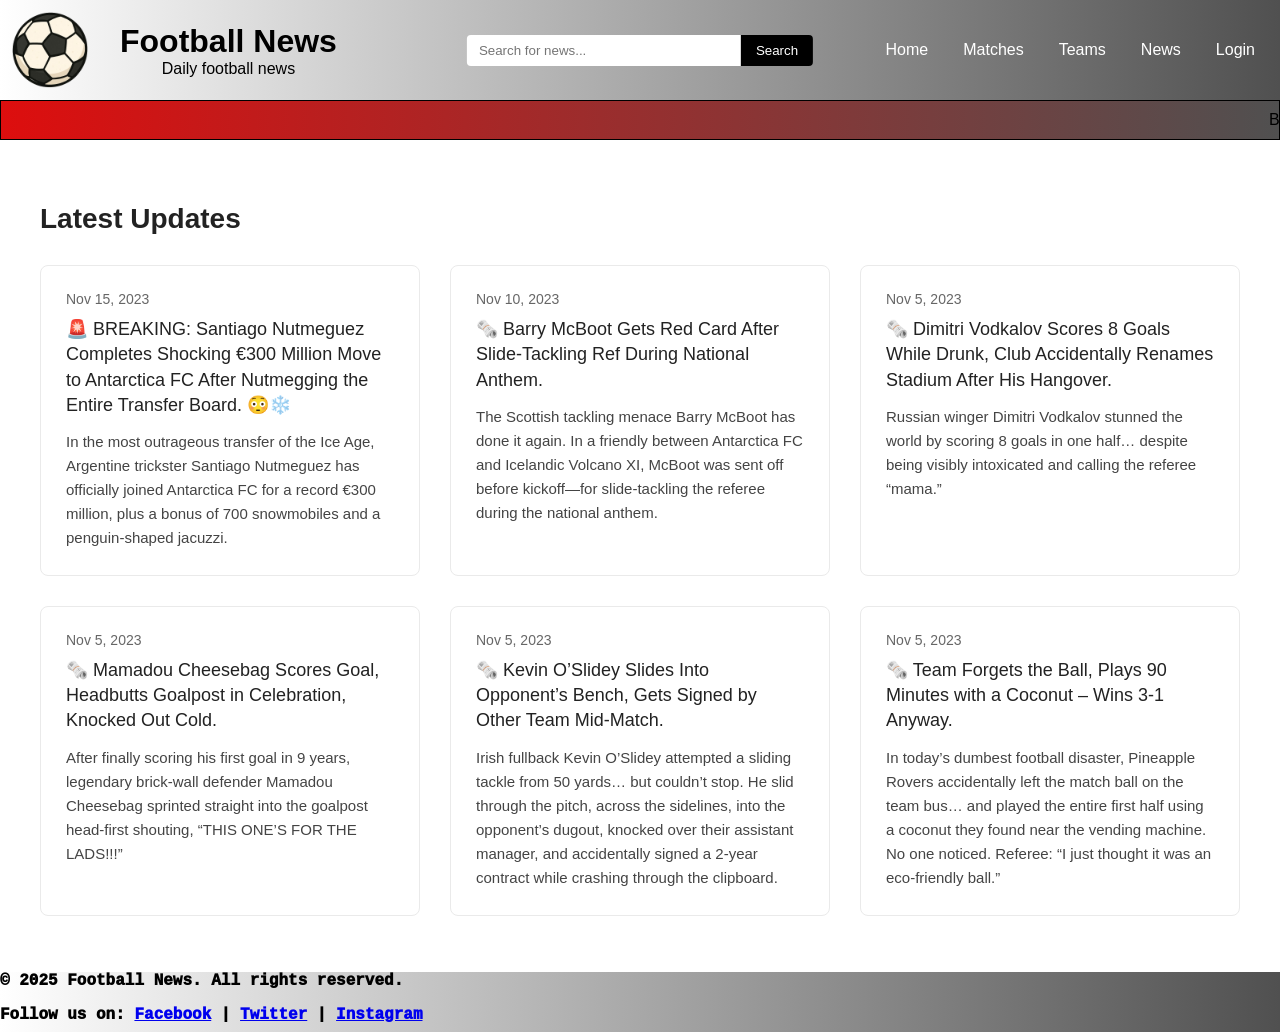
==== index.html @ 0341530c "Add files via upload" ====
<!DOCTYPE html>
<html lang="en">

<head>
    <meta charset="UTF-8">
    <meta name="viewport" content="width=device-width, initial-scale=1.0"  >
    <title>Football News</title>
    <link rel="stylesheet" href="style.css" />
</head>
<body>
    <header>
        <img class="football" src="Football.png" width="100px" alt="Football News Logo" />
        <div>
        <h1 class="Name">Football News</h1>
        <p> Daily football news </p>
        </div>

        <!-- Search Bar -->
        <div class="search-bar">
            <input type="text" placeholder="Search for news..." />
            <button>Search</button>
        </div>

        <!-- Nav Bar -->
        <nav class="nav-menu">
            <a href="#">Home</a>
            <a href="#">Matches</a>
            <a href="#">Teams</a>
            <a href="#">News</a>
            <a href="#">Login</a>
        </nav>
    </header>

        <!--News-Ticker-->
    <div class="news-ticker">
  <div class="news-content">
    <span>Breaking News 1: This is the first news item.</span>
    <span>Breaking News 2: This is the second news item.</span>
    <span>Breaking News 3: This is the third news item.</span>
  </div>
</div>
        <!--News-Section-->
<div class="news-section">
  <h2 class="section-title">Latest Updates</h2>
  <div class="news-container">
    <article class="news-card">
      <time datetime="2023-11-15">Nov 15, 2023</time>
      <h3><a href="#">🚨 BREAKING: Santiago Nutmeguez Completes Shocking €300 Million Move to Antarctica FC After Nutmegging the Entire Transfer Board. 😳❄️</a></h3>
      <p>In the most outrageous transfer of the Ice Age, Argentine trickster Santiago Nutmeguez has officially joined Antarctica FC for a record €300 million, plus a bonus of 700 snowmobiles and a penguin-shaped jacuzzi.</p>
    </article>

    <article class="news-card">
      <time datetime="2023-11-10">Nov 10, 2023</time>
      <h3><a href="#">🗞️ Barry McBoot Gets Red Card After Slide-Tackling Ref During National Anthem.</a></h3>
      <p>The Scottish tackling menace Barry McBoot has done it again. In a friendly between Antarctica FC and Icelandic Volcano XI, McBoot was sent off before kickoff—for slide-tackling the referee during the national anthem.</p>
    </article>

    <article class="news-card">
      <time datetime="2023-11-05">Nov 5, 2023</time>
      <h3><a href="#">🗞️ Dimitri Vodkalov Scores 8 Goals While Drunk, Club Accidentally Renames Stadium After His Hangover.</a></h3>
      <p>Russian winger Dimitri Vodkalov stunned the world by scoring 8 goals in one half… despite being visibly intoxicated and calling the referee “mama.”</p>
    </article>

    <article class="news-card">
      <time datetime="2023-11-05">Nov 5, 2023</time>
      <h3><a href="#">🗞️ Mamadou Cheesebag Scores Goal, Headbutts Goalpost in Celebration, Knocked Out Cold.</a></h3>
      <p>After finally scoring his first goal in 9 years, legendary brick-wall defender Mamadou Cheesebag sprinted straight into the goalpost head-first shouting, “THIS ONE’S FOR THE LADS!!!”</p>
    </article>

    <article class="news-card">
      <time datetime="2023-11-05">Nov 5, 2023</time>
      <h3><a href="#">🗞️ Kevin O’Slidey Slides Into Opponent’s Bench, Gets Signed by Other Team Mid-Match.</a></h3>
      <p>Irish fullback Kevin O’Slidey attempted a sliding tackle from 50 yards… but couldn’t stop. He slid through the pitch, across the sidelines, into the opponent’s dugout, knocked over their assistant manager, and accidentally signed a 2-year contract while crashing through the clipboard.</p>
    </article>

    <article class="news-card">
      <time datetime="2023-11-05">Nov 5, 2023</time>
      <h3><a href="#">🗞️ Team Forgets the Ball, Plays 90 Minutes with a Coconut – Wins 3-1 Anyway.</a></h3>
      <p>In today’s dumbest football disaster, Pineapple Rovers accidentally left the match ball on the team bus… and played the entire first half using a coconut they found near the vending machine.
      No one noticed.
      Referee:
      “I just thought it was an eco-friendly ball.”</p>
    </article>
  </div>
</div>

<footer>
    <p>&copy; 2025 Football News. All rights reserved.</p>
    <p>Follow us on:
        <a href="#">Facebook</a> |
        <a href="#">Twitter</a> |
        <a href="#">Instagram</a>
    </p>
    </footer>   

</body>

</html>
---- style.css ----
.Name {
    margin: 0;
}

header p {
    margin: 0;
    text-align: center;
}

header {
    align-items: center;
    display: flex;
    gap: 20px;
    width: 100%;
    box-sizing: border-box;
    background: linear-gradient(to right, #ffffff, #505050);
    position: relative;
}

body {
    margin: 0;
    padding: 0;
    font-family: verdana, sans-serif;
}

.search-bar {
    position: absolute;
    left: 50%;
    transform: translateX(-50%);
    display: flex;
}

.search-bar input {
    padding: 8px 12px;
    border: none;
    border-radius: 4px 0 0 4px;
    width: 250px;
}

.search-bar button {
    padding: 8px 15px;
    background-color: #000000;
    color: white;
    border: none;
    border-radius: 0 4px 4px 0;
    cursor: pointer;
}

.nav-menu {
    display: flex;
    gap: 15px;
    margin-left: auto;
    margin-right: 15px;
}

.nav-menu a {
    color: white;
    text-decoration:none;
    padding: 5px 10px;
}

.nav-menu a:hover {
    color: #000000;
}

.latest-news {
    padding-left: 10px;
    display: inline-block;
}

.latest-news h2 {
    margin-top: 2px;
    border: rgb(0, 0, 0) solid 3px;
    border-radius: 5px;
    display: inline-block;
    background: linear-gradient(to right, #ffffff, #505050);
    font-family: Impact, Haettenschweiler, 'Arial Narrow Bold', sans-serif;
    font-weight: 100;
}

.featured-teams {
    margin-left: 10px;
    display: inline-block;
}

.news-ticker {
  width: 100%;
  overflow: hidden;
  background: linear-gradient(to right, #dd0e0e, #505050);
  border: #000000 solid 1px;
  padding: 10px;
  box-sizing: border-box;
  white-space: nowrap;
}

.news-content {
  display: inline-block;
  padding-left: 100%; /* Start off-screen */
  animation: scroll 20s linear infinite;
}

.news-content span {
  margin-right: 40px;
}

.news-ticker:hover .news-content {
  animation-play-state: paused;
}

@keyframes scroll {
  from {
    transform: translateX(0);
  }
  to {
    transform: translateX(-100%);
  }
}

.news-section {
  max-width: 1200px;
  margin: 0 auto;
  padding: 40px 20px;
  font-family: 'Inter', -apple-system, BlinkMacSystemFont, sans-serif;
}

.section-title {
  font-size: 28px;
  font-weight: 600;
  margin-bottom: 30px;
  color: #222;
}

.news-container {
  display: grid;
  grid-template-columns: repeat(auto-fit, minmax(300px, 1fr));
  gap: 30px;
}

.news-card {
  border: 1px solid #eaeaea;
  border-radius: 8px;
  padding: 25px;
  transition: all 0.2s ease;
}

.news-card:hover {
  border-color: #ddd;
  box-shadow: 0 5px 15px rgba(0,0,0,0.05);
}

.news-card time {
  display: block;
  font-size: 14px;
  color: #666;
  margin-bottom: 10px;
}

.news-card h3 {
  margin: 0 0 12px 0;
  font-size: 18px;
  font-weight: 500;
  line-height: 1.4;
}

.news-card h3 a {
  color: #222;
  text-decoration: none;
}

.news-card h3 a:hover {
  color: #0066cc;
}

.news-card p {
  margin: 0;
  font-size: 15px;
  line-height: 1.6;
  color: #444;
}

footer {
    font-weight: 1000;
    font-family: 'Courier New', Courier, monospace;
    height: 60px;
    background: linear-gradient(to right, #ffffff, #505050);
}

/* Mobile*/
@media (max-width: 768px) {
.nav-menu {
    /* Convert horizontal to vertical */
    flex-direction:row;
    gap: 10px;
    width: 100%;
    justify-content: center;
    margin-top: 10px;
    font-size: 10px;
    padding-left: 40px;
}

header {
    align-items: center;
    display: grid;
    gap: 20px;
    width: 100%;
    box-sizing: border-box;
    background: linear-gradient(to right, #dd0e0e, #505050);
    position: relative;
    grid-template-columns: 10cap auto;
    flex-wrap: wrap;
    gap: 10px;
}

header p {
    margin: 0px;
    text-align: center;
    padding-right: 20px;

}

.search-bar {
    position: absolute;
    display: flex;
    padding-top: 60px;
    padding-right: 350px;
    margin-bottom: 10px;
    width: 10px;
    box-sizing: border-box;
    width: 90px;
}

body {
    margin: 0;
    padding: 0;
    font-family: verdana, sans-serif;
}

header, .nav-menu, .search-bar {
    max-width: 100%;
    margin-left: auto;
}    

img {
    justify-content: center;
    width: 80px;
    margin-top: 0%;


}

.Name {
    margin-top: 0px;
    font-size: 20px;

}

}
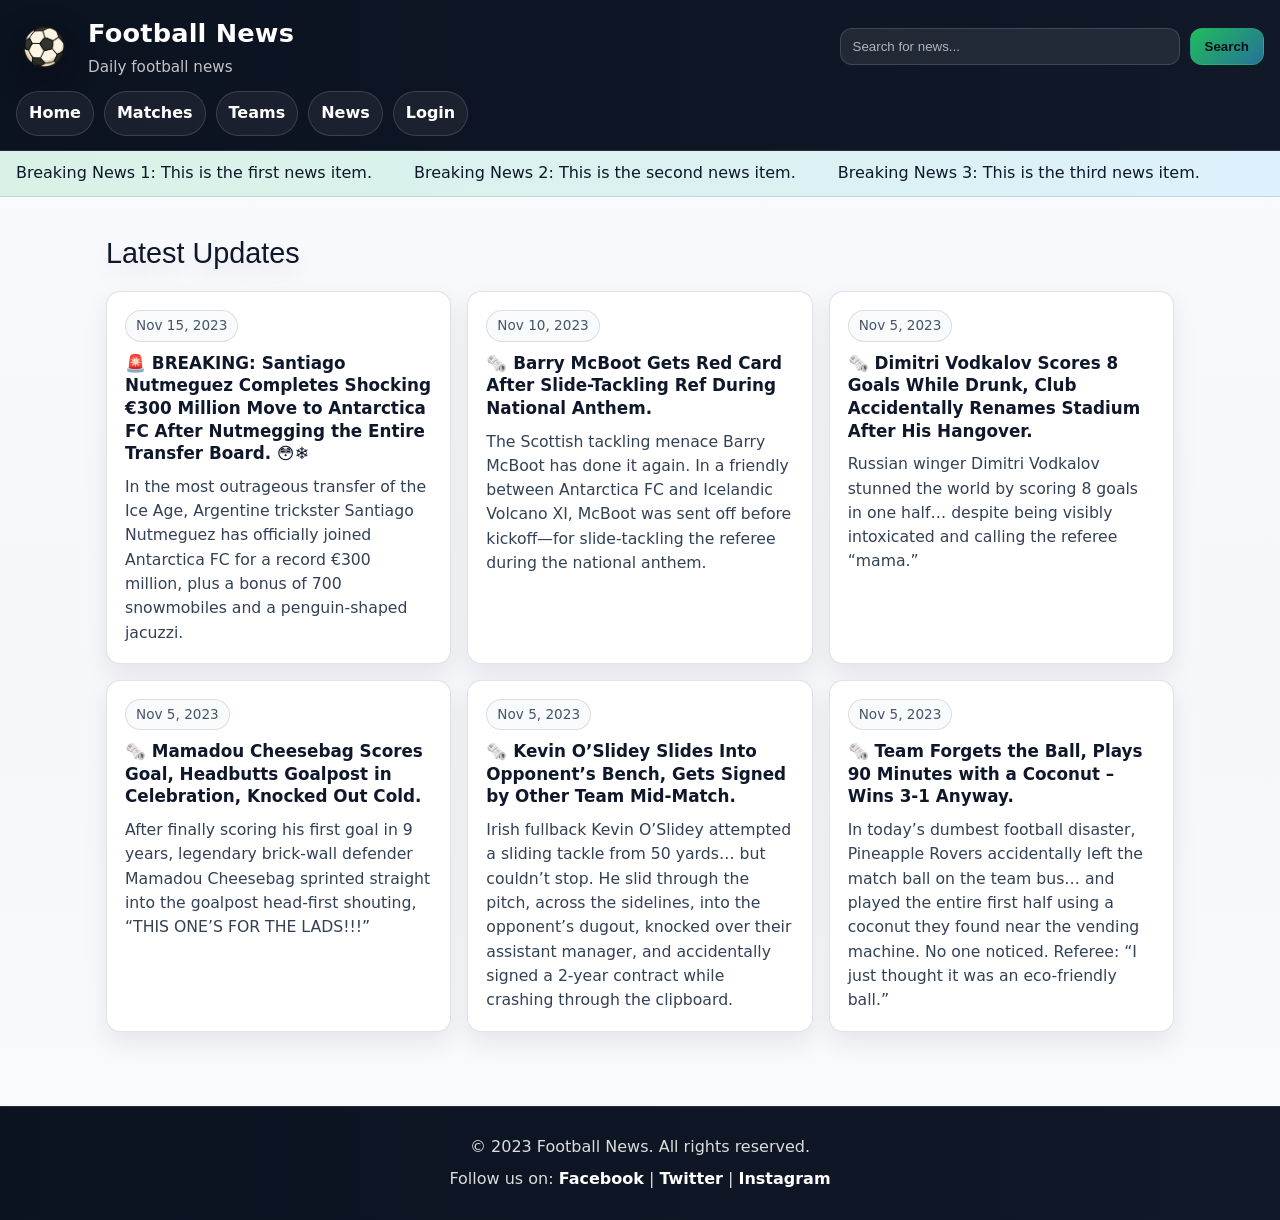
==== commit 65110d86: "Add files via upload" ====
--- a/index.html
+++ b/index.html
@@ -85,13 +85,14 @@
 </div>
 
 <footer>
-    <p>&copy; 2025 Football News. All rights reserved.</p>
+    <p>&copy; 2023 Football News. All rights reserved.</p>
     <p>Follow us on:
         <a href="#">Facebook</a> |
         <a href="#">Twitter</a> |
         <a href="#">Instagram</a>
     </p>
-    </footer>   
+    </footer>  
+    <script src="script.js"></script>
 
 </body>
 
--- a/style.css
+++ b/style.css
@@ -1,257 +1,277 @@
-.Name {
-    margin: 0;
-}
-
-header p {
-    margin: 0;
-    text-align: center;
-}
-
-header {
-    align-items: center;
-    display: flex;
-    gap: 20px;
-    width: 100%;
-    box-sizing: border-box;
-    background: linear-gradient(to right, #ffffff, #505050);
-    position: relative;
-}
-
-body {
-    margin: 0;
-    padding: 0;
-    font-family: verdana, sans-serif;
-}
-
-.search-bar {
-    position: absolute;
-    left: 50%;
-    transform: translateX(-50%);
-    display: flex;
-}
-
-.search-bar input {
-    padding: 8px 12px;
-    border: none;
-    border-radius: 4px 0 0 4px;
-    width: 250px;
-}
-
-.search-bar button {
-    padding: 8px 15px;
-    background-color: #000000;
-    color: white;
-    border: none;
-    border-radius: 0 4px 4px 0;
-    cursor: pointer;
-}
-
-.nav-menu {
-    display: flex;
-    gap: 15px;
-    margin-left: auto;
-    margin-right: 15px;
-}
-
-.nav-menu a {
-    color: white;
-    text-decoration:none;
-    padding: 5px 10px;
-}
-
-.nav-menu a:hover {
-    color: #000000;
-}
-
-.latest-news {
-    padding-left: 10px;
-    display: inline-block;
-}
-
-.latest-news h2 {
-    margin-top: 2px;
-    border: rgb(0, 0, 0) solid 3px;
-    border-radius: 5px;
-    display: inline-block;
-    background: linear-gradient(to right, #ffffff, #505050);
-    font-family: Impact, Haettenschweiler, 'Arial Narrow Bold', sans-serif;
-    font-weight: 100;
-}
-
-.featured-teams {
-    margin-left: 10px;
-    display: inline-block;
-}
-
-.news-ticker {
+/* ===== Theme ===== */
+:root{
+  --bg: #f5f7fb;
+  --surface: #ffffff;
+  --text: #0f172a;
+  --muted: #475569;
+  --line: rgba(15, 23, 42, .12);
+
+  --headerA: #0b1220;       /* deep navy */
+  --headerB: #111827;       /* slightly lighter navy */
+  --accent: #22c55e;        /* green */
+  --accent2: #38bdf8;       /* sky blue (hover) */
+
+  --radius: 14px;
+  --shadow: 0 10px 24px rgba(2, 6, 23, .08);
+  --max: 1100px;
+}
+
+*{ box-sizing: border-box; }
+
+body{
+  margin: 0;
+  padding: 0;
+  font-family: system-ui, -apple-system, Segoe UI, Roboto, Arial, sans-serif;
+  color: var(--text);
+  background: linear-gradient(180deg, #f8fafc 0%, var(--bg) 55%, #f8fafc 100%);
+  line-height: 1.55;
+}
+
+a{ color: inherit; text-decoration: none; }
+a:hover{ color: var(--accent2); }
+
+:focus-visible{
+  outline: 3px solid rgba(56, 189, 248, .55);
+  outline-offset: 2px;
+  border-radius: 10px;
+}
+
+/* ===== Header layout (works with your current HTML) ===== */
+header{
+  width: 100%;
+  padding: 14px 16px;
+  background: linear-gradient(90deg, var(--headerA), var(--headerB));
+  border-bottom: 1px solid rgba(255,255,255,.10);
+
+  /* Make header responsive without absolute positioning */
+  display: grid;
+  grid-template-columns: auto 1fr auto;
+  grid-template-areas:
+    "logo brand search"
+    "nav  nav   nav";
+  align-items: center;
+  gap: 12px 16px;
+}
+
+header > img.football{
+  grid-area: logo;
+  width: 56px;
+  height: 56px;
+  object-fit: contain;
+  filter: drop-shadow(0 10px 16px rgba(0,0,0,.35));
+}
+
+header > div{
+  grid-area: brand;
+  min-width: 0;
+}
+
+.Name{
+  margin: 0;
+  color: #fff;
+  font-size: clamp(1.1rem, 2vw, 1.6rem);
+  letter-spacing: .2px;
+}
+
+header p{
+  margin: 2px 0 0;
+  color: rgba(255,255,255,.75);
+  text-align: left;
+  font-size: .95rem;
+}
+
+/* ===== Search (no absolute positioning) ===== */
+.search-bar{
+  grid-area: search;
+  display: flex;
+  gap: 10px;
+  justify-content: end;
+  align-items: center;
+}
+
+.search-bar input{
+  width: min(340px, 48vw);
+  padding: 10px 12px;
+  border-radius: 12px;
+  border: 1px solid rgba(255,255,255,.14);
+  background: rgba(255,255,255,.08);
+  color: #fff;
+}
+
+.search-bar input::placeholder{
+  color: rgba(255,255,255,.65);
+}
+
+.search-bar button{
+  padding: 10px 14px;
+  border-radius: 12px;
+  border: 1px solid rgba(34,197,94,.35);
+  background: linear-gradient(135deg, rgba(34,197,94,.95), rgba(56,189,248,.55));
+  color: #071019;
+  font-weight: 700;
+  cursor: pointer;
+}
+
+.search-bar button:hover{ filter: brightness(1.05); }
+
+/* ===== Nav ===== */
+.nav-menu{
+  grid-area: nav;
+  display: flex;
+  flex-wrap: wrap;
+  gap: 10px;
+}
+
+.nav-menu a{
+  color: #fff;
+  padding: 9px 12px;
+  border-radius: 999px;
+  border: 1px solid rgba(255,255,255,.14);
+  background: rgba(255,255,255,.06);
+  font-weight: 600;
+}
+
+.nav-menu a:hover{
+  color: #fff;
+  border-color: rgba(56,189,248,.45);
+  background: rgba(56,189,248,.14);
+}
+
+/* ===== News ticker ===== */
+.news-ticker{
   width: 100%;
   overflow: hidden;
-  background: linear-gradient(to right, #dd0e0e, #505050);
-  border: #000000 solid 1px;
-  padding: 10px;
-  box-sizing: border-box;
+  background: linear-gradient(90deg, rgba(34,197,94,.14), rgba(56,189,248,.14));
+  border-bottom: 1px solid var(--line);
+  padding: 10px 16px;
   white-space: nowrap;
 }
 
-.news-content {
+.news-content{
+  display: inline-flex;
+  gap: 42px;
+  animation: ticker 22s linear infinite;
+}
+
+.news-ticker:hover .news-content{ animation-play-state: paused; }
+
+@keyframes ticker{
+  from { transform: translateX(100%); }
+  to   { transform: translateX(-100%); }
+}
+
+/* ===== News section/cards ===== */
+.news-section{
+  max-width: var(--max);
+  margin: 0 auto;
+  padding: 34px 16px 40px;
+}
+
+.section-title{
+  margin: 0 0 16px;
+  font-size: clamp(1.25rem, 2.4vw, 1.8rem);
+  font-family: Impact, Haettenschweiler, "Arial Narrow Bold", sans-serif;
+  font-weight: 500;
+  text-shadow: 0 10px 20px rgba(2, 6, 23, .12);
+  color: #0f172a;
+}
+
+.news-container{
+  display: grid;
+  grid-template-columns: repeat(auto-fit, minmax(260px, 1fr));
+  gap: 16px;
+}
+
+.news-card{
+  background: var(--surface);
+  border: 1px solid var(--line);
+  border-radius: var(--radius);
+  padding: 18px;
+  box-shadow: var(--shadow);
+  transition: transform .15s ease, box-shadow .15s ease, border-color .15s ease;
+}
+
+.news-card:hover{
+  transform: translateY(-3px);
+  border-color: rgba(34,197,94,.35);
+  box-shadow: 0 16px 30px rgba(2, 6, 23, .12);
+}
+
+.news-card time{
   display: inline-block;
-  padding-left: 100%; /* Start off-screen */
-  animation: scroll 20s linear infinite;
-}
-
-.news-content span {
-  margin-right: 40px;
-}
-
-.news-ticker:hover .news-content {
-  animation-play-state: paused;
-}
-
-@keyframes scroll {
-  from {
-    transform: translateX(0);
-  }
-  to {
-    transform: translateX(-100%);
-  }
-}
-
-.news-section {
-  max-width: 1200px;
-  margin: 0 auto;
-  padding: 40px 20px;
-  font-family: 'Inter', -apple-system, BlinkMacSystemFont, sans-serif;
-}
-
-.section-title {
-  font-size: 28px;
-  font-weight: 600;
-  margin-bottom: 30px;
-  color: #222;
-}
-
-.news-container {
-  display: grid;
-  grid-template-columns: repeat(auto-fit, minmax(300px, 1fr));
-  gap: 30px;
-}
-
-.news-card {
-  border: 1px solid #eaeaea;
-  border-radius: 8px;
-  padding: 25px;
-  transition: all 0.2s ease;
-}
-
-.news-card:hover {
-  border-color: #ddd;
-  box-shadow: 0 5px 15px rgba(0,0,0,0.05);
-}
-
-.news-card time {
-  display: block;
-  font-size: 14px;
-  color: #666;
+  font-size: .85rem;
+  color: var(--muted);
+  border: 1px solid var(--line);
+  padding: 4px 10px;
+  border-radius: 999px;
+  background: #f8fafc;
   margin-bottom: 10px;
 }
 
-.news-card h3 {
-  margin: 0 0 12px 0;
-  font-size: 18px;
-  font-weight: 500;
-  line-height: 1.4;
-}
-
-.news-card h3 a {
-  color: #222;
-  text-decoration: none;
-}
-
-.news-card h3 a:hover {
-  color: #0066cc;
-}
-
-.news-card p {
+.news-card h3{
+  margin: 0 0 10px;
+  font-size: 1.05rem;
+  line-height: 1.35;
+}
+
+.news-card h3 a{
+  color: #0f172a;
+}
+
+.news-card h3 a:hover{
+  color: #0284c7;
+}
+
+.news-card p{
   margin: 0;
-  font-size: 15px;
-  line-height: 1.6;
-  color: #444;
-}
-
-footer {
-    font-weight: 1000;
-    font-family: 'Courier New', Courier, monospace;
-    height: 60px;
-    background: linear-gradient(to right, #ffffff, #505050);
-}
-
-/* Mobile*/
-@media (max-width: 768px) {
-.nav-menu {
-    /* Convert horizontal to vertical */
-    flex-direction:row;
-    gap: 10px;
+  font-size: .98rem;
+  color: #334155;
+}
+
+/* ===== Footer ===== */
+footer{
+  background: linear-gradient(90deg, var(--headerA), var(--headerB));
+  color: rgba(255,255,255,.85);
+  padding: 20px 16px;
+  margin-top: 34px;
+  text-align: center;
+  border-top: 1px solid rgba(255,255,255,.10);
+}
+
+footer p{
+  margin: 8px auto;
+  max-width: var(--max);
+}
+
+footer a{
+  color: #fff;
+  font-weight: 700;
+}
+
+footer a:hover{
+  color: var(--accent);
+}
+
+/* ===== Mobile ===== */
+@media (max-width: 768px){
+  header{
+    grid-template-columns: auto 1fr;
+    grid-template-areas:
+      "logo brand"
+      "search search"
+      "nav nav";
+  }
+
+  .search-bar{
+    justify-content: stretch;
+  }
+
+  .search-bar input{
     width: 100%;
-    justify-content: center;
-    margin-top: 10px;
-    font-size: 10px;
-    padding-left: 40px;
-}
-
-header {
-    align-items: center;
-    display: grid;
-    gap: 20px;
-    width: 100%;
-    box-sizing: border-box;
-    background: linear-gradient(to right, #dd0e0e, #505050);
-    position: relative;
-    grid-template-columns: 10cap auto;
-    flex-wrap: wrap;
-    gap: 10px;
-}
-
-header p {
-    margin: 0px;
+  }
+
+  .nav-menu a{
+    flex: 1 1 auto;
     text-align: center;
-    padding-right: 20px;
-
-}
-
-.search-bar {
-    position: absolute;
-    display: flex;
-    padding-top: 60px;
-    padding-right: 350px;
-    margin-bottom: 10px;
-    width: 10px;
-    box-sizing: border-box;
-    width: 90px;
-}
-
-body {
-    margin: 0;
-    padding: 0;
-    font-family: verdana, sans-serif;
-}
-
-header, .nav-menu, .search-bar {
-    max-width: 100%;
-    margin-left: auto;
-}    
-
-img {
-    justify-content: center;
-    width: 80px;
-    margin-top: 0%;
-
-
-}
-
-.Name {
-    margin-top: 0px;
-    font-size: 20px;
-
-}
-
+  }
 }
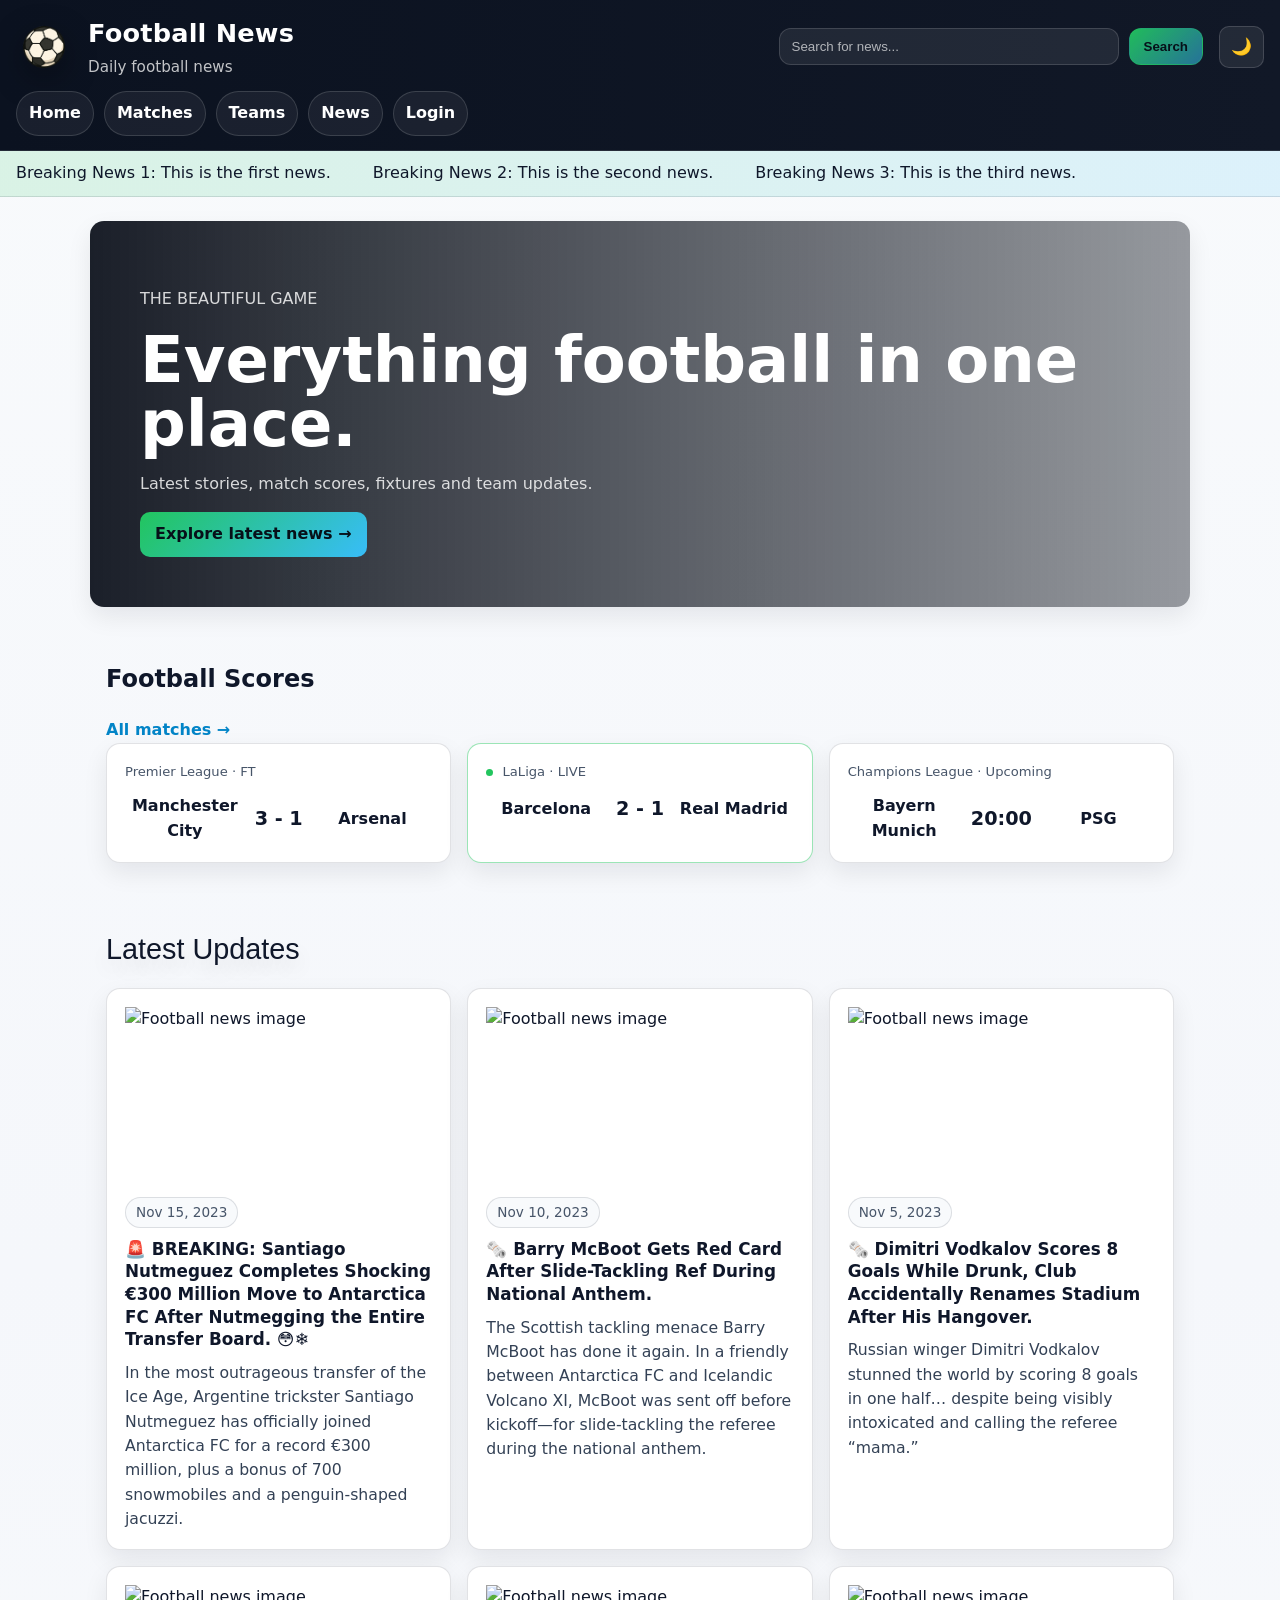
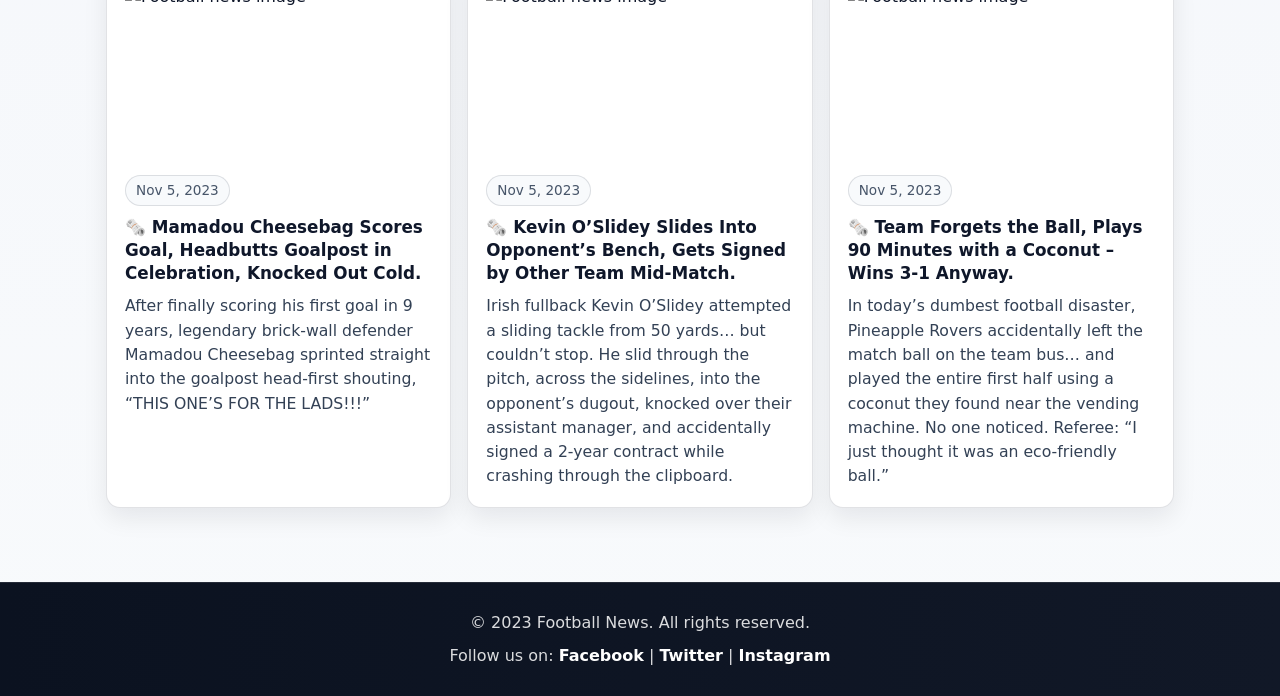
==== commit 9590ccde: "Add files via upload" ====
--- a/index.html
+++ b/index.html
@@ -1,99 +1,137 @@
-<!DOCTYPE html>
-<html lang="en">
-
-<head>
-    <meta charset="UTF-8">
-    <meta name="viewport" content="width=device-width, initial-scale=1.0"  >
-    <title>Football News</title>
-    <link rel="stylesheet" href="style.css" />
-</head>
-<body>
-    <header>
-        <img class="football" src="Football.png" width="100px" alt="Football News Logo" />
-        <div>
-        <h1 class="Name">Football News</h1>
-        <p> Daily football news </p>
-        </div>
-
-        <!-- Search Bar -->
-        <div class="search-bar">
-            <input type="text" placeholder="Search for news..." />
-            <button>Search</button>
-        </div>
-
-        <!-- Nav Bar -->
-        <nav class="nav-menu">
-            <a href="#">Home</a>
-            <a href="#">Matches</a>
-            <a href="#">Teams</a>
-            <a href="#">News</a>
-            <a href="#">Login</a>
-        </nav>
-    </header>
-
-        <!--News-Ticker-->
-    <div class="news-ticker">
-  <div class="news-content">
-    <span>Breaking News 1: This is the first news item.</span>
-    <span>Breaking News 2: This is the second news item.</span>
-    <span>Breaking News 3: This is the third news item.</span>
-  </div>
-</div>
-        <!--News-Section-->
-<div class="news-section">
-  <h2 class="section-title">Latest Updates</h2>
-  <div class="news-container">
-    <article class="news-card">
-      <time datetime="2023-11-15">Nov 15, 2023</time>
-      <h3><a href="#">🚨 BREAKING: Santiago Nutmeguez Completes Shocking €300 Million Move to Antarctica FC After Nutmegging the Entire Transfer Board. 😳❄️</a></h3>
-      <p>In the most outrageous transfer of the Ice Age, Argentine trickster Santiago Nutmeguez has officially joined Antarctica FC for a record €300 million, plus a bonus of 700 snowmobiles and a penguin-shaped jacuzzi.</p>
-    </article>
-
-    <article class="news-card">
-      <time datetime="2023-11-10">Nov 10, 2023</time>
-      <h3><a href="#">🗞️ Barry McBoot Gets Red Card After Slide-Tackling Ref During National Anthem.</a></h3>
-      <p>The Scottish tackling menace Barry McBoot has done it again. In a friendly between Antarctica FC and Icelandic Volcano XI, McBoot was sent off before kickoff—for slide-tackling the referee during the national anthem.</p>
-    </article>
-
-    <article class="news-card">
-      <time datetime="2023-11-05">Nov 5, 2023</time>
-      <h3><a href="#">🗞️ Dimitri Vodkalov Scores 8 Goals While Drunk, Club Accidentally Renames Stadium After His Hangover.</a></h3>
-      <p>Russian winger Dimitri Vodkalov stunned the world by scoring 8 goals in one half… despite being visibly intoxicated and calling the referee “mama.”</p>
-    </article>
-
-    <article class="news-card">
-      <time datetime="2023-11-05">Nov 5, 2023</time>
-      <h3><a href="#">🗞️ Mamadou Cheesebag Scores Goal, Headbutts Goalpost in Celebration, Knocked Out Cold.</a></h3>
-      <p>After finally scoring his first goal in 9 years, legendary brick-wall defender Mamadou Cheesebag sprinted straight into the goalpost head-first shouting, “THIS ONE’S FOR THE LADS!!!”</p>
-    </article>
-
-    <article class="news-card">
-      <time datetime="2023-11-05">Nov 5, 2023</time>
-      <h3><a href="#">🗞️ Kevin O’Slidey Slides Into Opponent’s Bench, Gets Signed by Other Team Mid-Match.</a></h3>
-      <p>Irish fullback Kevin O’Slidey attempted a sliding tackle from 50 yards… but couldn’t stop. He slid through the pitch, across the sidelines, into the opponent’s dugout, knocked over their assistant manager, and accidentally signed a 2-year contract while crashing through the clipboard.</p>
-    </article>
-
-    <article class="news-card">
-      <time datetime="2023-11-05">Nov 5, 2023</time>
-      <h3><a href="#">🗞️ Team Forgets the Ball, Plays 90 Minutes with a Coconut – Wins 3-1 Anyway.</a></h3>
-      <p>In today’s dumbest football disaster, Pineapple Rovers accidentally left the match ball on the team bus… and played the entire first half using a coconut they found near the vending machine.
-      No one noticed.
-      Referee:
-      “I just thought it was an eco-friendly ball.”</p>
-    </article>
-  </div>
-</div>
-
-<footer>
-    <p>&copy; 2023 Football News. All rights reserved.</p>
-    <p>Follow us on:
-        <a href="#">Facebook</a> |
-        <a href="#">Twitter</a> |
-        <a href="#">Instagram</a>
-    </p>
-    </footer>  
-    <script src="script.js"></script>
-
-</body>
-
+<!DOCTYPE html>
+<html lang="en">
+
+<head>
+    <meta charset="UTF-8">
+    <meta name="viewport" content="width=device-width, initial-scale=1.0"  >
+    <title>Football News</title>
+    <link rel="stylesheet" href="style.css" />
+</head>
+<body>
+    <header>
+        <img class="football" src="Football.png" width="100px" alt="Football News Logo" />
+        <div>
+        <h1 class="Name">Football News</h1>
+        <p> Daily football news </p>
+        </div>
+
+        <!-- Search Bar -->
+        <div class="header-actions"><button class="theme-toggle" type="button" aria-label="Toggle dark mode">🌙</button><button class="nav-toggle" type="button" aria-label="Toggle navigation" aria-expanded="false">☰</button></div>
+        <div class="search-bar">
+            <input type="text" placeholder="Search for news..." />
+            <button>Search</button>
+        </div>
+
+        <!-- Nav Bar -->
+        <nav class="nav-menu">
+            <a href="#">Home</a>
+            <a href="matches.html">Matches</a>
+            <a href="teams.html">Teams</a>
+            <a href="#">News</a>
+            <a href="Login.html">Login</a>
+        </nav>
+    </header>
+
+        <!--News-Ticker-->
+    <div class="news-ticker">
+  <div class="news-content">
+    <span>Breaking News 1: This is the first news.</span>
+    <span>Breaking News 2: This is the second news.</span>
+    <span>Breaking News 3: This is the third news.</span>
+  </div>
+</div>
+        
+    <section class="hero">
+      <div>
+        <p class="eyebrow">THE BEAUTIFUL GAME</p>
+        <h2>Everything football in one place.</h2>
+        <p>Latest stories, match scores, fixtures and team updates.</p>
+        <a class="hero-button" href="#latest">Explore latest news →</a>
+      </div>
+    </section>
+
+    <section class="scores-section">
+      <div class="section-heading">
+        <h2>Football Scores</h2>
+        <a class="read-more" href="matches.html">All matches →</a>
+      </div>
+      <div class="score-grid">
+        <article class="score-card">
+          <div class="league">Premier League · FT</div>
+          <div class="score-teams"><span>Manchester City</span><strong class="score">3 - 1</strong><span>Arsenal</span></div>
+        </article>
+        <article class="score-card live">
+          <div class="league"><span class="live-dot"></span> LaLiga · LIVE</div>
+          <div class="score-teams"><span>Barcelona</span><strong class="score">2 - 1</strong><span>Real Madrid</span></div>
+        </article>
+        <article class="score-card">
+          <div class="league">Champions League · Upcoming</div>
+          <div class="score-teams"><span>Bayern Munich</span><strong class="score">20:00</strong><span>PSG</span></div>
+        </article>
+      </div>
+    </section>
+
+<!--News-Section-->
+<div class="news-section" id="latest">
+  <h2 class="section-title">Latest Updates</h2>
+  <div class="news-container">
+    <article class="news-card">
+      <img class="news-image" src="https://images.unsplash.com/photo-1486286701208-1d58e9338013?auto=format&fit=crop&w=900&q=80" alt="Football news image" loading="lazy">
+      <time datetime="2023-11-15">Nov 15, 2023</time>
+      <h3><a href="article.html?article=transfer">🚨 BREAKING: Santiago Nutmeguez Completes Shocking €300 Million Move to Antarctica FC After Nutmegging the Entire Transfer Board. 😳❄️</a></h3>
+      <p>In the most outrageous transfer of the Ice Age, Argentine trickster Santiago Nutmeguez has officially joined Antarctica FC for a record €300 million, plus a bonus of 700 snowmobiles and a penguin-shaped jacuzzi.</p>
+    </article>
+
+    <article class="news-card">
+      <img class="news-image" src="https://images.unsplash.com/photo-1526232761682-d26e03ac148e?auto=format&fit=crop&w=900&q=80" alt="Football news image" loading="lazy">
+      <time datetime="2023-11-10">Nov 10, 2023</time>
+      <h3><a href="article.html?article=matchday">🗞️ Barry McBoot Gets Red Card After Slide-Tackling Ref During National Anthem.</a></h3>
+      <p>The Scottish tackling menace Barry McBoot has done it again. In a friendly between Antarctica FC and Icelandic Volcano XI, McBoot was sent off before kickoff—for slide-tackling the referee during the national anthem.</p>
+    </article>
+
+    <article class="news-card">
+      <img class="news-image" src="https://images.unsplash.com/photo-1553778263-73a83bab9b0c?auto=format&fit=crop&w=900&q=80" alt="Football news image" loading="lazy">
+      <time datetime="2023-11-05">Nov 5, 2023</time>
+      <h3><a href="article.html?article=stadium">🗞️ Dimitri Vodkalov Scores 8 Goals While Drunk, Club Accidentally Renames Stadium After His Hangover.</a></h3>
+      <p>Russian winger Dimitri Vodkalov stunned the world by scoring 8 goals in one half… despite being visibly intoxicated and calling the referee “mama.”</p>
+    </article>
+
+    <article class="news-card">
+      <img class="news-image" src="https://images.unsplash.com/photo-1431324155629-1a6deb1dec8d?auto=format&fit=crop&w=900&q=80" alt="Football news image" loading="lazy">
+      <time datetime="2023-11-05">Nov 5, 2023</time>
+      <h3><a href="article.html?article=youngsters">🗞️ Mamadou Cheesebag Scores Goal, Headbutts Goalpost in Celebration, Knocked Out Cold.</a></h3>
+      <p>After finally scoring his first goal in 9 years, legendary brick-wall defender Mamadou Cheesebag sprinted straight into the goalpost head-first shouting, “THIS ONE’S FOR THE LADS!!!”</p>
+    </article>
+
+    <article class="news-card">
+      <img class="news-image" src="https://images.unsplash.com/photo-1517466787929-bc90951d0974?auto=format&fit=crop&w=900&q=80" alt="Football news image" loading="lazy">
+      <time datetime="2023-11-05">Nov 5, 2023</time>
+      <h3><a href="article.html?article=training">🗞️ Kevin O’Slidey Slides Into Opponent’s Bench, Gets Signed by Other Team Mid-Match.</a></h3>
+      <p>Irish fullback Kevin O’Slidey attempted a sliding tackle from 50 yards… but couldn’t stop. He slid through the pitch, across the sidelines, into the opponent’s dugout, knocked over their assistant manager, and accidentally signed a 2-year contract while crashing through the clipboard.</p>
+    </article>
+
+    <article class="news-card">
+      <img class="news-image" src="https://images.unsplash.com/photo-1579952363873-27f3bade9f55?auto=format&fit=crop&w=900&q=80" alt="Football news image" loading="lazy">
+      <time datetime="2023-11-05">Nov 5, 2023</time>
+      <h3><a href="article.html?article=weekend">🗞️ Team Forgets the Ball, Plays 90 Minutes with a Coconut – Wins 3-1 Anyway.</a></h3>
+      <p>In today’s dumbest football disaster, Pineapple Rovers accidentally left the match ball on the team bus… and played the entire first half using a coconut they found near the vending machine.
+      No one noticed.
+      Referee:
+      “I just thought it was an eco-friendly ball.”</p>
+    </article>
+  </div>
+</div>
+
+<footer>
+    <p>&copy; 2023 Football News. All rights reserved.</p>
+    <p>Follow us on:
+        <a href="#">Facebook</a> |
+        <a href="#">Twitter</a> |
+        <a href="#">Instagram</a>
+    </p>
+    </footer>  
+    <script src="script.js"></script>
+
+</body>
+
 </html>
--- a/style.css
+++ b/style.css
@@ -1,277 +1,734 @@
-/* ===== Theme ===== */
-:root{
-  --bg: #f5f7fb;
-  --surface: #ffffff;
-  --text: #0f172a;
-  --muted: #475569;
-  --line: rgba(15, 23, 42, .12);
-
-  --headerA: #0b1220;       /* deep navy */
-  --headerB: #111827;       /* slightly lighter navy */
-  --accent: #22c55e;        /* green */
-  --accent2: #38bdf8;       /* sky blue (hover) */
-
-  --radius: 14px;
-  --shadow: 0 10px 24px rgba(2, 6, 23, .08);
-  --max: 1100px;
-}
-
-*{ box-sizing: border-box; }
-
-body{
-  margin: 0;
-  padding: 0;
-  font-family: system-ui, -apple-system, Segoe UI, Roboto, Arial, sans-serif;
-  color: var(--text);
-  background: linear-gradient(180deg, #f8fafc 0%, var(--bg) 55%, #f8fafc 100%);
-  line-height: 1.55;
-}
-
-a{ color: inherit; text-decoration: none; }
-a:hover{ color: var(--accent2); }
-
-:focus-visible{
-  outline: 3px solid rgba(56, 189, 248, .55);
-  outline-offset: 2px;
-  border-radius: 10px;
-}
-
-/* ===== Header layout (works with your current HTML) ===== */
-header{
-  width: 100%;
-  padding: 14px 16px;
-  background: linear-gradient(90deg, var(--headerA), var(--headerB));
-  border-bottom: 1px solid rgba(255,255,255,.10);
-
-  /* Make header responsive without absolute positioning */
-  display: grid;
-  grid-template-columns: auto 1fr auto;
-  grid-template-areas:
-    "logo brand search"
-    "nav  nav   nav";
-  align-items: center;
-  gap: 12px 16px;
-}
-
-header > img.football{
-  grid-area: logo;
-  width: 56px;
-  height: 56px;
-  object-fit: contain;
-  filter: drop-shadow(0 10px 16px rgba(0,0,0,.35));
-}
-
-header > div{
-  grid-area: brand;
-  min-width: 0;
-}
-
-.Name{
-  margin: 0;
-  color: #fff;
-  font-size: clamp(1.1rem, 2vw, 1.6rem);
-  letter-spacing: .2px;
-}
-
-header p{
-  margin: 2px 0 0;
-  color: rgba(255,255,255,.75);
-  text-align: left;
-  font-size: .95rem;
-}
-
-/* ===== Search (no absolute positioning) ===== */
-.search-bar{
-  grid-area: search;
-  display: flex;
-  gap: 10px;
-  justify-content: end;
-  align-items: center;
-}
-
-.search-bar input{
-  width: min(340px, 48vw);
-  padding: 10px 12px;
-  border-radius: 12px;
-  border: 1px solid rgba(255,255,255,.14);
-  background: rgba(255,255,255,.08);
-  color: #fff;
-}
-
-.search-bar input::placeholder{
-  color: rgba(255,255,255,.65);
-}
-
-.search-bar button{
-  padding: 10px 14px;
-  border-radius: 12px;
-  border: 1px solid rgba(34,197,94,.35);
-  background: linear-gradient(135deg, rgba(34,197,94,.95), rgba(56,189,248,.55));
-  color: #071019;
-  font-weight: 700;
-  cursor: pointer;
-}
-
-.search-bar button:hover{ filter: brightness(1.05); }
-
-/* ===== Nav ===== */
-.nav-menu{
-  grid-area: nav;
-  display: flex;
-  flex-wrap: wrap;
-  gap: 10px;
-}
-
-.nav-menu a{
-  color: #fff;
-  padding: 9px 12px;
-  border-radius: 999px;
-  border: 1px solid rgba(255,255,255,.14);
-  background: rgba(255,255,255,.06);
-  font-weight: 600;
-}
-
-.nav-menu a:hover{
-  color: #fff;
-  border-color: rgba(56,189,248,.45);
-  background: rgba(56,189,248,.14);
-}
-
-/* ===== News ticker ===== */
-.news-ticker{
-  width: 100%;
-  overflow: hidden;
-  background: linear-gradient(90deg, rgba(34,197,94,.14), rgba(56,189,248,.14));
-  border-bottom: 1px solid var(--line);
-  padding: 10px 16px;
-  white-space: nowrap;
-}
-
-.news-content{
-  display: inline-flex;
-  gap: 42px;
-  animation: ticker 22s linear infinite;
-}
-
-.news-ticker:hover .news-content{ animation-play-state: paused; }
-
-@keyframes ticker{
-  from { transform: translateX(100%); }
-  to   { transform: translateX(-100%); }
-}
-
-/* ===== News section/cards ===== */
-.news-section{
-  max-width: var(--max);
-  margin: 0 auto;
-  padding: 34px 16px 40px;
-}
-
-.section-title{
-  margin: 0 0 16px;
-  font-size: clamp(1.25rem, 2.4vw, 1.8rem);
-  font-family: Impact, Haettenschweiler, "Arial Narrow Bold", sans-serif;
-  font-weight: 500;
-  text-shadow: 0 10px 20px rgba(2, 6, 23, .12);
-  color: #0f172a;
-}
-
-.news-container{
-  display: grid;
-  grid-template-columns: repeat(auto-fit, minmax(260px, 1fr));
-  gap: 16px;
-}
-
-.news-card{
-  background: var(--surface);
-  border: 1px solid var(--line);
-  border-radius: var(--radius);
-  padding: 18px;
-  box-shadow: var(--shadow);
-  transition: transform .15s ease, box-shadow .15s ease, border-color .15s ease;
-}
-
-.news-card:hover{
-  transform: translateY(-3px);
-  border-color: rgba(34,197,94,.35);
-  box-shadow: 0 16px 30px rgba(2, 6, 23, .12);
-}
-
-.news-card time{
-  display: inline-block;
-  font-size: .85rem;
-  color: var(--muted);
-  border: 1px solid var(--line);
-  padding: 4px 10px;
-  border-radius: 999px;
-  background: #f8fafc;
-  margin-bottom: 10px;
-}
-
-.news-card h3{
-  margin: 0 0 10px;
-  font-size: 1.05rem;
-  line-height: 1.35;
-}
-
-.news-card h3 a{
-  color: #0f172a;
-}
-
-.news-card h3 a:hover{
-  color: #0284c7;
-}
-
-.news-card p{
-  margin: 0;
-  font-size: .98rem;
-  color: #334155;
-}
-
-/* ===== Footer ===== */
-footer{
-  background: linear-gradient(90deg, var(--headerA), var(--headerB));
-  color: rgba(255,255,255,.85);
-  padding: 20px 16px;
-  margin-top: 34px;
-  text-align: center;
-  border-top: 1px solid rgba(255,255,255,.10);
-}
-
-footer p{
-  margin: 8px auto;
-  max-width: var(--max);
-}
-
-footer a{
-  color: #fff;
-  font-weight: 700;
-}
-
-footer a:hover{
-  color: var(--accent);
-}
-
-/* ===== Mobile ===== */
-@media (max-width: 768px){
-  header{
-    grid-template-columns: auto 1fr;
-    grid-template-areas:
-      "logo brand"
-      "search search"
-      "nav nav";
-  }
-
-  .search-bar{
-    justify-content: stretch;
-  }
-
-  .search-bar input{
-    width: 100%;
-  }
-
-  .nav-menu a{
-    flex: 1 1 auto;
-    text-align: center;
-  }
-}+/* ===== Theme ===== */
+:root{
+  --bg: #f5f7fb;
+  --surface: #ffffff;
+  --text: #0f172a;
+  --muted: #475569;
+  --line: rgba(15, 23, 42, .12);
+
+  --headerA: #0b1220;       /* deep navy */
+  --headerB: #111827;       /* slightly lighter navy */
+  --accent: #22c55e;        /* green */
+  --accent2: #38bdf8;       /* sky blue (hover) */
+
+  --radius: 14px;
+  --shadow: 0 10px 24px rgba(2, 6, 23, .08);
+  --max: 1100px;
+}
+
+*{ box-sizing: border-box; }
+
+body{
+  margin: 0;
+  padding: 0;
+  font-family: system-ui, -apple-system, Segoe UI, Roboto, Arial, sans-serif;
+  color: var(--text);
+  background: linear-gradient(180deg, #f8fafc 0%, var(--bg) 55%, #f8fafc 100%);
+  line-height: 1.55;
+}
+
+a{ color: inherit; text-decoration: none; }
+a:hover{ color: var(--accent2); }
+
+:focus-visible{
+  outline: 3px solid rgba(56, 189, 248, .55);
+  outline-offset: 2px;
+  border-radius: 10px;
+}
+
+.skip-link{
+  position: absolute;
+  top: 10px;
+  left: -9999px;
+  z-index: 1000;
+  padding: 10px 14px;
+  background: var(--surface);
+  color: var(--text);
+  border: 1px solid var(--line);
+  border-radius: 8px;
+  box-shadow: var(--shadow);
+}
+
+.skip-link:focus{
+  left: 10px;
+}
+
+/* ===== Header layout (works with your current HTML) ===== */
+header{
+  width: 100%;
+  padding: 14px 16px;
+  background: linear-gradient(90deg, var(--headerA), var(--headerB));
+  border-bottom: 1px solid rgba(255,255,255,.10);
+
+  /* Make header responsive without absolute positioning */
+  display: grid;
+  grid-template-columns: auto minmax(0, 1fr) minmax(220px, auto) auto;
+  grid-template-areas:
+    "logo brand search actions"
+    "nav  nav   nav    nav";
+  align-items: center;
+  gap: 12px 16px;
+}
+
+header > img.football{
+  grid-area: logo;
+  width: 56px;
+  height: 56px;
+  object-fit: contain;
+  filter: drop-shadow(0 10px 16px rgba(0,0,0,.35));
+}
+
+header > div{
+  grid-area: brand;
+  min-width: 0;
+}
+
+.header-actions{
+  grid-area: actions;
+  display: flex;
+  align-items: center;
+  gap: 8px;
+}
+
+.Name{
+  margin: 0;
+  color: #fff;
+  font-size: clamp(1.1rem, 2vw, 1.6rem);
+  letter-spacing: .2px;
+}
+
+header p{
+  margin: 2px 0 0;
+  color: rgba(255,255,255,.75);
+  text-align: left;
+  font-size: .95rem;
+}
+
+/* ===== Search (no absolute positioning) ===== */
+.search-bar{
+  grid-area: search;
+  display: flex;
+  gap: 10px;
+  justify-content: end;
+  align-items: center;
+}
+
+.search-bar input{
+  width: min(340px, 48vw);
+  padding: 10px 12px;
+  border-radius: 12px;
+  border: 1px solid rgba(255,255,255,.14);
+  background: rgba(255,255,255,.08);
+  color: #fff;
+}
+
+.search-bar input::placeholder{
+  color: rgba(255,255,255,.65);
+}
+
+.search-bar button{
+  padding: 10px 14px;
+  border-radius: 12px;
+  border: 1px solid rgba(34,197,94,.35);
+  background: linear-gradient(135deg, rgba(34,197,94,.95), rgba(56,189,248,.55));
+  color: #071019;
+  font-weight: 700;
+  cursor: pointer;
+}
+
+.search-bar button:hover{ filter: brightness(1.05); }
+
+/* ===== Nav ===== */
+.nav-menu{
+  grid-area: nav;
+  display: flex;
+  flex-wrap: wrap;
+  gap: 10px;
+}
+
+.nav-menu a{
+  color: #fff;
+  padding: 9px 12px;
+  border-radius: 999px;
+  border: 1px solid rgba(255,255,255,.14);
+  background: rgba(255,255,255,.06);
+  font-weight: 600;
+}
+
+.nav-menu a:hover{
+  color: #fff;
+  border-color: rgba(56,189,248,.45);
+  background: rgba(56,189,248,.14);
+}
+
+.nav-toggle{
+  display: none;
+  align-items: center;
+  justify-content: center;
+  min-width: 44px;
+  min-height: 42px;
+  padding: 8px 10px;
+  border: 1px solid rgba(255,255,255,.15);
+  border-radius: 10px;
+  background: rgba(255,255,255,.08);
+  color: #fff;
+  cursor: pointer;
+  font-size: 1.2rem;
+}
+
+/* ===== News ticker ===== */
+.news-ticker{
+  width: 100%;
+  overflow: hidden;
+  background: linear-gradient(90deg, rgba(34,197,94,.14), rgba(56,189,248,.14));
+  border-bottom: 1px solid var(--line);
+  padding: 10px 16px;
+  white-space: nowrap;
+}
+
+.news-content{
+  display: inline-flex;
+  gap: 42px;
+  animation: ticker 22s linear infinite;
+}
+
+.news-ticker:hover .news-content{ animation-play-state: paused; }
+
+@keyframes ticker{
+  from { transform: translateX(100%); }
+  to   { transform: translateX(-100%); }
+}
+
+/* ===== News section/cards ===== */
+.news-section{
+  max-width: var(--max);
+  margin: 0 auto;
+  padding: 34px 16px 40px;
+}
+
+.section-title{
+  margin: 0 0 16px;
+  font-size: clamp(1.25rem, 2.4vw, 1.8rem);
+  font-family: Impact, Haettenschweiler, "Arial Narrow Bold", sans-serif;
+  font-weight: 500;
+  text-shadow: 0 10px 20px rgba(2, 6, 23, .12);
+  color: #0f172a;
+}
+
+.news-container{
+  display: grid;
+  grid-template-columns: repeat(auto-fit, minmax(260px, 1fr));
+  gap: 16px;
+}
+
+.news-card{
+  background: var(--surface);
+  border: 1px solid var(--line);
+  border-radius: var(--radius);
+  padding: 18px;
+  box-shadow: var(--shadow);
+  transition: transform .15s ease, box-shadow .15s ease, border-color .15s ease;
+}
+
+.news-card:hover{
+  transform: translateY(-3px);
+  border-color: rgba(34,197,94,.35);
+  box-shadow: 0 16px 30px rgba(2, 6, 23, .12);
+}
+
+.news-card time{
+  display: inline-block;
+  font-size: .85rem;
+  color: var(--muted);
+  border: 1px solid var(--line);
+  padding: 4px 10px;
+  border-radius: 999px;
+  background: #f8fafc;
+  margin-bottom: 10px;
+}
+
+.news-card h3{
+  margin: 0 0 10px;
+  font-size: 1.05rem;
+  line-height: 1.35;
+}
+
+.news-card h3 a{
+  color: #0f172a;
+}
+
+.news-card h3 a:hover{
+  color: #0284c7;
+}
+
+.news-card p{
+  margin: 0;
+  font-size: .98rem;
+  color: #334155;
+}
+
+/* ===== Footer ===== */
+footer{
+  background: linear-gradient(90deg, var(--headerA), var(--headerB));
+  color: rgba(255,255,255,.85);
+  padding: 20px 16px;
+  margin-top: 34px;
+  text-align: center;
+  border-top: 1px solid rgba(255,255,255,.10);
+}
+
+footer p{
+  margin: 8px auto;
+  max-width: var(--max);
+}
+
+footer a{
+  color: #fff;
+  font-weight: 700;
+}
+
+footer a:hover{
+  color: var(--accent);
+}
+
+/* ===== Mobile ===== */
+@media (max-width: 768px){
+  header{
+    grid-template-columns: auto 1fr;
+    grid-template-areas:
+      "logo brand"
+      "actions actions"
+      "search search"
+      "nav nav";
+  }
+
+  .search-bar{
+    justify-content: stretch;
+  }
+
+  .nav-toggle{
+    display: inline-flex;
+  }
+
+  .nav-menu{
+    display: none;
+  }
+
+  .nav-menu.is-open{
+    display: flex;
+  }
+
+  .search-bar input{
+    width: 100%;
+  }
+
+  .nav-menu a{
+    flex: 1 1 auto;
+    text-align: center;
+  }
+}
+
+/* ===== Login page ===== */
+.auth-section{
+  max-width: var(--max);
+  margin: 0 auto;
+  padding: 40px 16px 60px;
+  display: flex;
+  justify-content: center;
+}
+
+.auth-card{
+  width: min(420px, 100%);
+  background: linear-gradient(180deg, rgba(255,255,255,.06), rgba(255,255,255,.03));
+  border: 1px solid var(--line);
+  border-radius: var(--radius);
+  box-shadow: var(--shadow);
+  padding: 28px 24px;
+}
+
+.auth-title{
+  margin: 0;
+  font-size: 1.5rem;
+}
+
+.auth-subtitle{
+  margin: 6px 0 20px;
+  color: var(--muted);
+}
+
+.field{
+  margin-bottom: 16px;
+}
+
+.field label{
+  display: block;
+  margin-bottom: 6px;
+  font-weight: 650;
+  font-size: .95rem;
+}
+
+.field input{
+  width: 100%;
+  padding: 11px 12px;
+  border-radius: 12px;
+  border: 1px solid var(--line);
+  background: rgba(255,255,255,.06);
+  color: var(--text);
+  font-size: 1rem;
+}
+
+.field input::placeholder{ color: rgba(234,240,255,.5); }
+
+.field input:focus{
+  border-color: rgba(25,167,255,.5);
+}
+
+.password-wrap{
+  position: relative;
+}
+
+.password-wrap input{
+  padding-right: 44px;
+}
+
+.toggle-password{
+  position: absolute;
+  right: 6px;
+  top: 50%;
+  transform: translateY(-50%);
+  border: none;
+  background: transparent;
+  color: var(--muted);
+  font-size: 1.05rem;
+  cursor: pointer;
+  padding: 6px 8px;
+  border-radius: 8px;
+}
+.toggle-password:hover{ color: var(--text); }
+
+.error-msg{
+  display: block;
+  min-height: 1.1em;
+  margin-top: 4px;
+  color: #ff6b81;
+  font-size: .85rem;
+}
+
+.form-row{
+  display: flex;
+  align-items: center;
+  justify-content: space-between;
+  gap: 10px;
+  margin: 4px 0 18px;
+  font-size: .9rem;
+}
+
+.checkbox{
+  display: inline-flex;
+  align-items: center;
+  gap: 8px;
+  color: var(--muted);
+  cursor: pointer;
+}
+
+.checkbox input{ accent-color: var(--primary); }
+
+.forgot{ color: var(--link); font-weight: 600; }
+.forgot:hover{ text-decoration: underline; }
+
+.btn-login{
+  width: 100%;
+  padding: 12px;
+  border-radius: 12px;
+  border: 1px solid rgba(0,208,132,.35);
+  background: linear-gradient(135deg, rgba(0,208,132,.95), rgba(25,167,255,.55));
+  color: #06101a;
+  font-weight: 800;
+  font-size: 1rem;
+  cursor: pointer;
+  box-shadow: 0 10px 20px rgba(0,208,132,.12);
+}
+.btn-login:hover{ filter: brightness(1.05); }
+
+.form-status{
+  margin: 12px 0 0;
+  min-height: 1.2em;
+  text-align: center;
+  font-weight: 650;
+}
+.form-status.success{ color: var(--primary); }
+.form-status.error{ color: #ff6b81; }
+
+.auth-switch{
+  margin: 18px 0 0;
+  text-align: center;
+  color: var(--muted);
+}
+.auth-switch a{ color: var(--link); font-weight: 650; }
+
+.demo-hint{
+  margin: 12px 0 0;
+  text-align: center;
+  font-size: .85rem;
+  color: var(--muted);
+  border-top: 1px solid var(--line);
+  padding-top: 12px;
+}
+
+/* Active nav link */
+.nav-menu a.active{
+  border-color: rgba(0,208,132,.55);
+  background: rgba(0,208,132,.15);
+}
+
+/* Force the header logo to stay a fixed size */
+.brand .football{
+  width: 52px;
+  height: 52px;
+  max-width: 52px;
+  max-height: 52px;
+  object-fit: contain;
+  flex: 0 0 52px;
+}
+
+
+/* ===== Added: Dark mode ===== */
+body.dark-mode {
+  --bg: #070b12;
+  --surface: #101722;
+  --surface-2: #172231;
+  --text: #eef2f7;
+  --muted: #9aa7b7;
+  --line: rgba(255,255,255,.10);
+  background: var(--bg);
+  color: var(--text);
+}
+
+body.dark-mode .news-card,
+body.dark-mode .auth-card,
+body.dark-mode .score-card,
+body.dark-mode .team-card,
+body.dark-mode .article-page {
+  background: var(--surface);
+  color: var(--text);
+  border-color: var(--line);
+}
+
+body.dark-mode .news-card h3 a,
+body.dark-mode .news-card p,
+body.dark-mode .section-title {
+  color: var(--text);
+}
+
+body.dark-mode .news-card time {
+  background: var(--surface-2);
+  color: var(--muted);
+}
+
+.theme-toggle {
+  justify-self: end;
+  width: max-content;
+  min-width: 44px;
+  min-height: 42px;
+  border: 1px solid rgba(255,255,255,.15);
+  background: rgba(255,255,255,.08);
+  color: #fff;
+  border-radius: 10px;
+  padding: 9px 11px;
+  cursor: pointer;
+  font-size: 1.05rem;
+}
+
+/* ===== Added: Hero ===== */
+.hero {
+  max-width: var(--max);
+  margin: 24px auto;
+  min-height: 330px;
+  padding: 50px;
+  border-radius: var(--radius);
+  color: #fff;
+  display: flex;
+  align-items: end;
+  background:
+    linear-gradient(90deg, rgba(3,8,18,.90), rgba(3,8,18,.40)),
+    url("https://images.unsplash.com/photo-1526232761682-d26e03ac148e?auto=format&fit=crop&w=1600&q=85") center/cover;
+  box-shadow: var(--shadow);
+}
+
+.hero h2 {
+  margin: 0 0 8px;
+  font-size: clamp(2rem, 5vw, 4rem);
+  line-height: 1;
+}
+
+.hero p {
+  max-width: 620px;
+  color: rgba(255,255,255,.82);
+}
+
+.hero-button,
+.read-more {
+  display: inline-block;
+  color: #0284c7;
+  font-weight: 750;
+}
+
+.hero-button {
+  background: linear-gradient(135deg, var(--accent), var(--accent2));
+  color: #071019;
+  padding: 10px 15px;
+  border-radius: 10px;
+}
+
+/* ===== Added: Scores ===== */
+.scores-section {
+  max-width: var(--max);
+  margin: 0 auto;
+  padding: 10px 16px 30px;
+}
+
+.score-grid {
+  display: grid;
+  grid-template-columns: repeat(3, 1fr);
+  gap: 16px;
+}
+
+.score-card {
+  background: var(--surface);
+  border: 1px solid var(--line);
+  border-radius: var(--radius);
+  padding: 18px;
+  box-shadow: var(--shadow);
+}
+
+.score-card .league {
+  color: var(--muted);
+  font-size: .82rem;
+  margin-bottom: 12px;
+}
+
+.score-card .score-teams {
+  display: grid;
+  grid-template-columns: 1fr auto 1fr;
+  gap: 10px;
+  align-items: center;
+  text-align: center;
+  font-weight: 700;
+}
+
+.score-card .score {
+  font-size: 1.2rem;
+}
+
+.live {
+  border-color: rgba(34,197,94,.45);
+}
+
+.live-dot {
+  display: inline-block;
+  width: 7px;
+  height: 7px;
+  border-radius: 50%;
+  background: #22c55e;
+  margin-right: 5px;
+}
+
+/* ===== Added: News images ===== */
+.news-card img.news-image {
+  display: block;
+  width: 100%;
+  height: 190px;
+  object-fit: cover;
+}
+
+.news-card .card-body {
+  padding: 18px;
+}
+
+/* ===== Added: Team cards ===== */
+.team-grid {
+  display: grid;
+  grid-template-columns: repeat(3, 1fr);
+  gap: 18px;
+}
+
+.team-card {
+  background: var(--surface);
+  border: 1px solid var(--line);
+  border-radius: var(--radius);
+  overflow: hidden;
+  box-shadow: var(--shadow);
+}
+
+.team-card img {
+  display: block;
+  width: 100%;
+  height: 180px;
+  object-fit: cover;
+}
+
+.team-card .card-body {
+  padding: 18px;
+}
+
+/* ===== Added: Article page ===== */
+.article-page {
+  max-width: 850px;
+  margin: 35px auto;
+  padding: 25px;
+  background: var(--surface);
+  border: 1px solid var(--line);
+  border-radius: var(--radius);
+  box-shadow: var(--shadow);
+}
+
+.article-page img {
+  width: 100%;
+  max-height: 440px;
+  object-fit: cover;
+  border-radius: 12px;
+  margin: 15px 0;
+}
+
+.article-page h1 {
+  line-height: 1.1;
+}
+
+@media (max-width: 900px) {
+  .score-grid,
+  .team-grid {
+    grid-template-columns: repeat(2, 1fr);
+  }
+
+  .hero {
+    margin: 18px 16px;
+  }
+}
+
+@media (max-width: 650px) {
+  .score-grid,
+  .team-grid {
+    grid-template-columns: 1fr;
+  }
+
+  .hero {
+    min-height: 300px;
+    padding: 28px;
+  }
+
+  .news-card img.news-image {
+    height: 210px;
+  }
+}
+
+@media (max-width: 480px) {
+  .hero {
+    margin: 12px;
+    padding: 22px;
+  }
+
+  .article-page {
+    margin: 18px 12px;
+    padding: 18px;
+  }
+}
